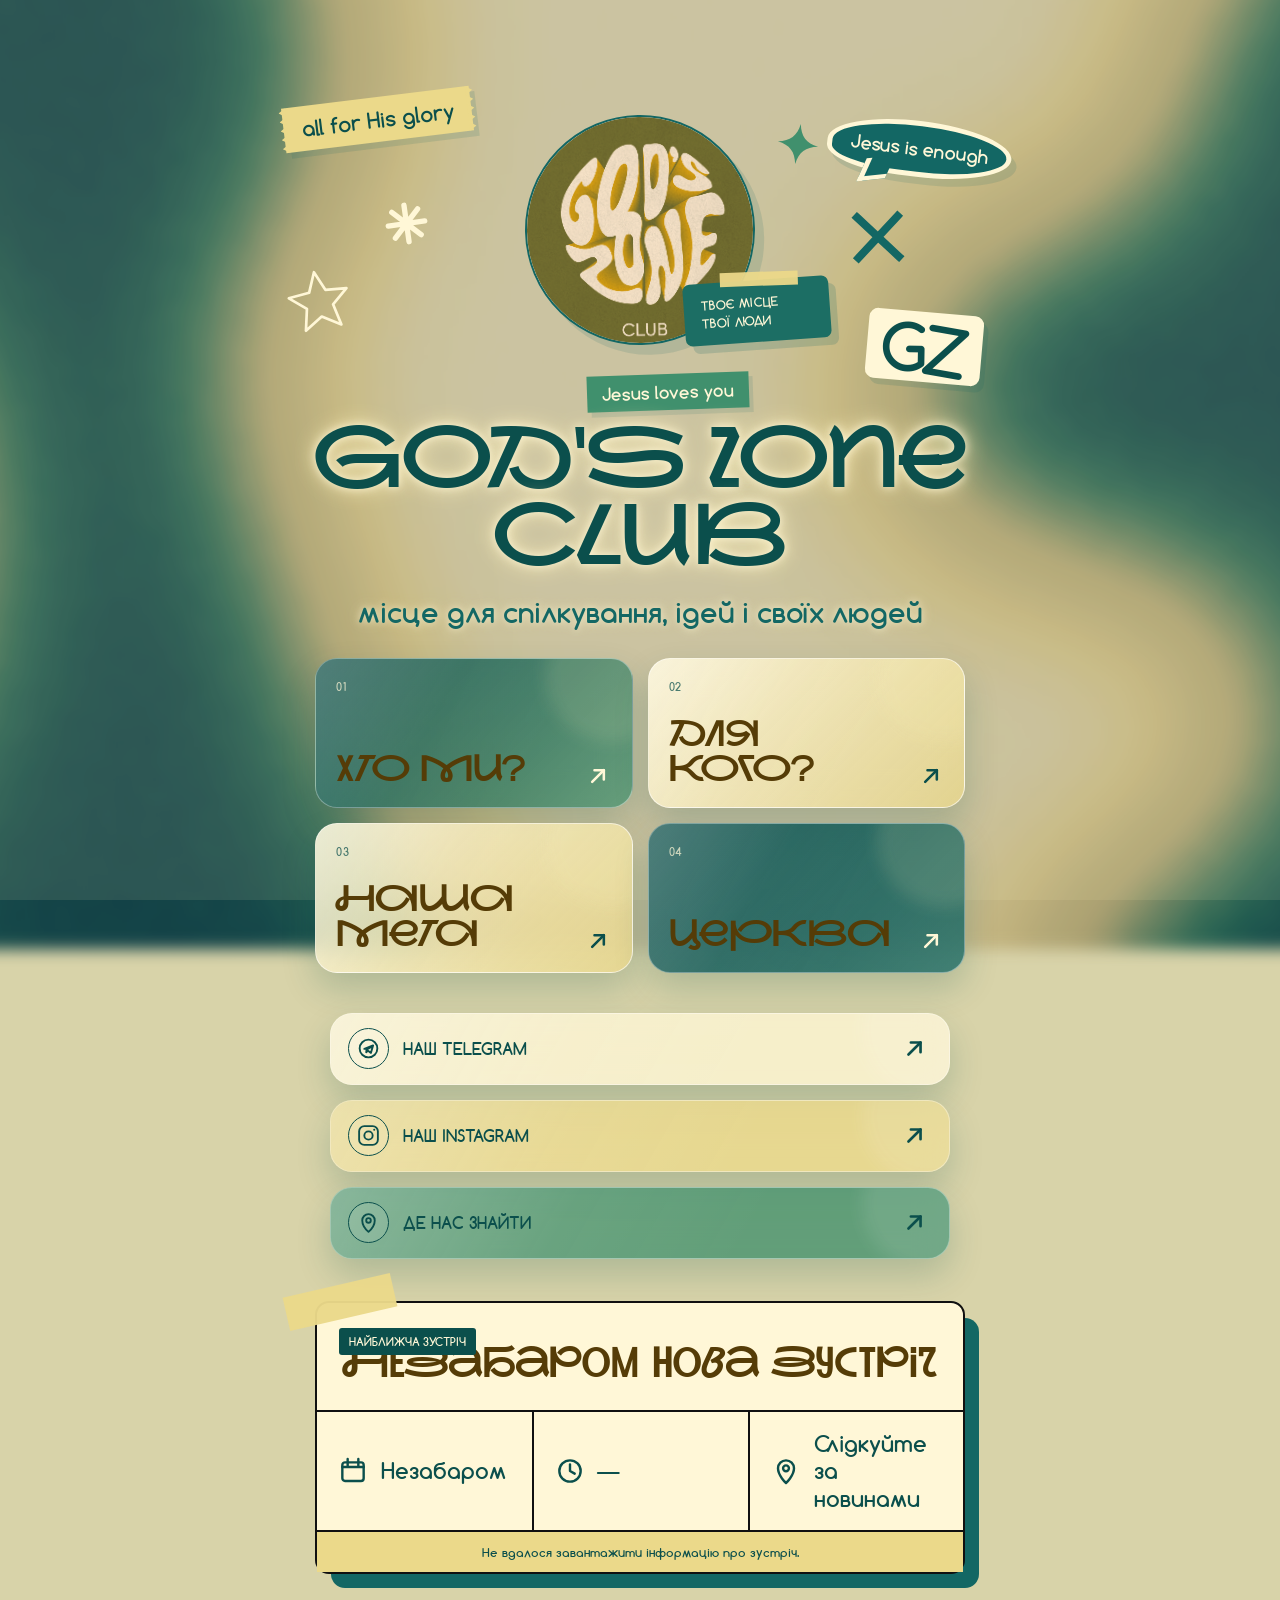
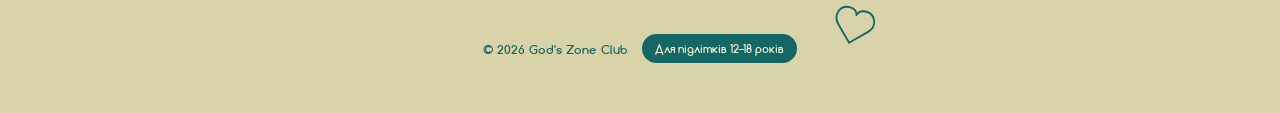
==== index.html @ e5a6b728 "Add files via upload" ====
<!DOCTYPE html>
<html lang="uk">

<head>
    <meta charset="UTF-8">
    <meta http-equiv="X-UA-Compatible" content="IE=edge">
    <meta name="viewport" content="width=device-width, initial-scale=1.0">
    <link rel="stylesheet" href="./style.css?v=20260903-6">
    <link rel="preload" href="./fonts/Comfortaa-Bold.ttf" as="font" type="font/ttf" crossorigin>
    <link rel="preload" href="./fonts/GirloSP2.otf" as="font" type="font/otf" crossorigin>
    <link rel="preload" href="./fonts/NauryzRedKeds.ttf" as="font" type="font/ttf" crossorigin>
    <link rel="icon" type="image/png" href="./img/black.png">
    <title>God's Zone</title>
    <meta name="description" content="God's Zone Club — місце для спілкування, ідей і своїх людей.">
</head>

<body>

    <main class="page">

        <!-- =========================
         HERO
    ========================== -->
        <section class="hero" aria-label="God's Zone Club">

            <div class="hero-sticker be-yourself">
                all for His glory
            </div>

            <div class="doodle black-star" aria-hidden="true">
                <svg viewBox="0 0 64 64">
                    <path d="M32 8v48M8 32h48M15 15l34 34M49 15 15 49"></path>
                </svg>
            </div>
            <div class="doodle outline-star" aria-hidden="true">
                <svg viewBox="0 0 64 64">
                    <path d="m32 6 7.3 17.2L58 25l-14.2 12.1L48 56 32 46 16 56l4.2-18.9L6 25l18.7-1.8Z"></path>
                </svg>
            </div>
            <div class="doodle small-spark" aria-hidden="true">
                <svg viewBox="0 0 64 64">
                    <path
                        d="M32 5c2.8 16.5 10.5 24.2 27 27-16.5 2.8-24.2 10.5-27 27-2.8-16.5-10.5-24.2-27-27C21.5 29.2 29.2 21.5 32 5Z">
                    </path>
                </svg>
            </div>
            <div class="doodle teal-cross" aria-hidden="true">
                <svg viewBox="0 0 64 64">
                    <path d="M14 14l36 36M50 14 14 50"></path>
                </svg>
            </div>

            <div class="logo-wrap">

                <div class="logo-circle">
                    <img src="img/logo1.jpg" alt="God's Zone Club" class="logo-image">
                </div>

                <div class="main-sticker">
                    <span class="main-tape"></span>

                    ТВОЄ МІСЦЕ<br>
                    ТВОЇ ЛЮДИ
                </div>

            </div>

            <div class="hero-bubble">
                Jesus is enough
            </div>

            <div class="gz-sticker" aria-label="GZ">
                <span class="g-letter">G</span><span class="z-letter">Z</span>
            </div>

            <div class="mini-sticker">
                Jesus loves you
            </div>

        </section>


        <!-- =========================
         TITLE
    ========================== -->
        <section class="intro">

            <h1>GOD'S ZONE CLUB</h1>

            <p class="subtitle">
                місце для спілкування, ідей і своїх людей
            </p>

        </section>



        <!-- =========================
         ABOUT CLUB
    ========================== -->
        <section class="about-section" aria-label="Про клуб">

            <div class="about-grid">

                <button class="about-card" type="button" data-title="ХТО МИ?"
                    data-text="God’s Zone Club — християнський підлітковий клуб у місті Wolfsburg.">
                    <span class="about-number">01</span>
                    <span class="about-title">ХТО МИ?</span>
                    <span class="about-arrow" aria-hidden="true">
                        <svg class="about-arrow-svg" viewBox="0 0 24 24" aria-hidden="true">
                            <path d="M7 17 17 7"></path>
                            <path d="M9 7h8v8"></path>
                        </svg>
                    </span>
                </button>

                <button class="about-card" type="button" data-title="ДЛЯ КОГО?"
                    data-text="Для підлітків 12–18 років незалежно від досвіду віри чи відвідування церкви.">
                    <span class="about-number">02</span>
                    <span class="about-title">ДЛЯ КОГО?</span>
                    <span class="about-arrow" aria-hidden="true">
                        <svg class="about-arrow-svg" viewBox="0 0 24 24" aria-hidden="true">
                            <path d="M7 17 17 7"></path>
                            <path d="M9 7h8v8"></path>
                        </svg>
                    </span>
                </button>

                <button class="about-card" type="button" data-title="НАША МЕТА"
                    data-text="Створювати простір, де можна знайти друзів, ставити запитання про Бога, розвиватися та проводити час зі змістом.">
                    <span class="about-number">03</span>
                    <span class="about-title">НАША МЕТА</span>
                    <span class="about-arrow" aria-hidden="true">
                        <svg class="about-arrow-svg" viewBox="0 0 24 24" aria-hidden="true">
                            <path d="M7 17 17 7"></path>
                            <path d="M9 7h8v8"></path>
                        </svg>
                    </span>
                </button>

                <button class="about-card" type="button" data-title="ЦЕРКВА"
                    data-text="Клуб діє при Українській Біблійній Церкві."
                    data-link="https://www.instagram.com/biblechurch.de.ua">
                    <span class="about-number">04</span>
                    <span class="about-title">ЦЕРКВА</span>
                    <span class="about-arrow" aria-hidden="true">
                        <svg class="about-arrow-svg" viewBox="0 0 24 24" aria-hidden="true">
                            <path d="M7 17 17 7"></path>
                            <path d="M9 7h8v8"></path>
                        </svg>
                    </span>
                </button>

            </div>

        </section>


        <!-- =========================
         GLASS POPUP
    ========================== -->
        <div class="info-modal" id="info-modal" aria-hidden="true">

            <div class="info-modal-backdrop"></div>

            <div class="info-glass" role="dialog" aria-modal="true" aria-labelledby="info-title">

                <div class="info-top">
                    <span>GOD'S ZONE CLUB</span>

                    <button class="info-close" id="info-close" type="button" aria-label="Закрити">
                        <svg viewBox="0 0 24 24" aria-hidden="true">
                            <path d="M6 6l12 12M18 6 6 18"></path>
                        </svg>
                    </button>
                </div>

                <div class="info-content">

                    <span class="info-small">ПРО КЛУБ</span>

                    <h2 id="info-title">ХТО МИ?</h2>

                    <p id="info-text"></p>

                    <a class="info-link" id="info-link" href="#" target="_blank" rel="noopener">
                        Instagram церкви
                        <span class="info-link-arrow" aria-hidden="true">
                            <svg viewBox="0 0 24 24">
                                <path d="M7 17 17 7"></path>
                                <path d="M9 7h8v8"></path>
                            </svg>
                        </span>
                    </a>

                </div>

                <div class="info-bottom">WOLFSBURG · 2026</div>

            </div>

        </div>

        <!-- =========================
         LINKS
    ========================== -->
        <nav class="links" aria-label="Посилання клубу">

            <a class="link link-telegram" href="https://t.me/+9A-qVIl5o4Q3YzI6" target="_blank" rel="noopener">
                <span class="link-left">

                    <span class="icon" aria-hidden="true">
                        <svg viewBox="0 0 24 24">
                            <circle cx="12" cy="12" r="8.5"></circle>
                            <path d="M8 12.4 16.4 9l-2.1 7.2-2.8-2-1.7 1.4.3-2.4 4.2-2.5-5.2 1.7z"></path>
                        </svg>
                    </span>

                    <span class="link-text">
                        Наш Telegram
                    </span>

                </span>

                <span class="arrow" aria-hidden="true">
                    <svg class="arrow-svg" viewBox="0 0 24 24" aria-hidden="true">
                        <path d="M7 17 17 7"></path>
                        <path d="M9 7h8v8"></path>
                    </svg>
                </span>
            </a>


            <a class="link link-instagram"
                href="https://www.instagram.com/gods.zone?igsi=MTFnaGg4MmNmNnJ1Nw%3D%3D&utm_source=qr" target="_blank"
                rel="noopener">
                <span class="link-left">

                    <span class="icon" aria-hidden="true">
                        <svg viewBox="0 0 24 24">
                            <rect x="3" y="3" width="18" height="18" rx="5"></rect>
                            <circle cx="12" cy="12" r="4"></circle>
                            <circle cx="17.5" cy="6.5" r="1" fill="currentColor" stroke="none"></circle>
                        </svg>
                    </span>

                    <span class="link-text">
                        Наш Instagram
                    </span>

                </span>

                <span class="arrow" aria-hidden="true">
                    <svg class="arrow-svg" viewBox="0 0 24 24" aria-hidden="true">
                        <path d="M7 17 17 7"></path>
                        <path d="M9 7h8v8"></path>
                    </svg>
                </span>
            </a>


            <a class="link link-map" href="https://maps.app.goo.gl/dXceCtiofG1SeZ3h7" target="_blank" rel="noopener">
                <span class="link-left">

                    <span class="icon" aria-hidden="true">
                        <svg viewBox="0 0 24 24">
                            <path d="M12 21s6-5.4 6-11a6 6 0 1 0-12 0c0 5.6 6 11 6 11z"></path>
                            <circle cx="12" cy="10" r="2.2"></circle>
                        </svg>
                    </span>

                    <span class="link-text">
                        Де нас знайти
                    </span>

                </span>

                <span class="arrow" aria-hidden="true">
                    <svg class="arrow-svg" viewBox="0 0 24 24" aria-hidden="true">
                        <path d="M7 17 17 7"></path>
                        <path d="M9 7h8v8"></path>
                    </svg>
                </span>
            </a>

        </nav>


        <!-- =========================
         NEXT MEETING
    ========================== -->
        <section class="event-section">

            <div class="event-shadow"></div>

            <article class="event-card">

                <span class="event-tape" aria-hidden="true"></span>

                <div class="event-top">

                    <span class="event-label">
                        Найближча зустріч
                    </span>

                    <h2 id="event-title">
                        Завантаження...
                    </h2>

                </div>


                <div class="event-info">

                    <div class="event-item">

                        <span class="event-icon" aria-hidden="true">
                            <svg viewBox="0 0 24 24">
                                <rect x="4" y="5.5" width="16" height="14" rx="2"></rect>
                                <path d="M8 3v5M16 3v5M4 9h16"></path>
                            </svg>
                        </span>

                        <span id="event-date">
                            Завантаження...
                        </span>

                    </div>


                    <div class="event-item">

                        <span class="event-icon" aria-hidden="true">
                            <svg viewBox="0 0 24 24">
                                <circle cx="12" cy="12" r="8"></circle>
                                <path d="M12 7v5l3.5 2"></path>
                            </svg>
                        </span>

                        <span id="event-time">
                            Завантаження...
                        </span>

                    </div>


                    <div class="event-item">

                        <span class="event-icon" aria-hidden="true">
                            <svg viewBox="0 0 24 24">
                                <path d="M12 21s6-5.4 6-11a6 6 0 1 0-12 0c0 5.6 6 11 6 11z"></path>
                                <circle cx="12" cy="10" r="2.2"></circle>
                            </svg>
                        </span>

                        <span id="event-place">
                            Завантаження...
                        </span>

                    </div>

                </div>


                <p id="event-error" class="event-error">
                    Не вдалося завантажити інформацію про зустріч.
                </p>

            </article>

        </section>


        <!-- =========================
         FOOTER
    ========================== -->
        <footer class="footer">

            <span class="footer-heart" aria-hidden="true">
                <svg viewBox="0 0 64 64">
                    <path d="M32 55 11 34C1 24 7 8 20 8c7 0 11 4 12 8 1-4 5-8 12-8 13 0 19 16 9 26Z"></path>
                </svg>
            </span>

            <p>
                © 2026 God's Zone Club
            </p>

            <span class="age-pill">
                Для підлітків 12–18 років
            </span>

        </footer>

    </main>


    <!-- =========================
       GOOGLE SHEETS
  ========================== -->
    <script>

        const SHEET_ID =
            "1_2Z8ZDNhuDvW8p4ao9zHuuW5hEpmWu1xmwM0oSll3jE";

        const GOOGLE_SHEET_URL =
            `https://docs.google.com/spreadsheets/d/${SHEET_ID}/gviz/tq?tqx=out:csv&gid=0`;

        const GOOGLE_SHEET_FALLBACK_URL =
            `https://docs.google.com/spreadsheets/d/${SHEET_ID}/export?format=csv&gid=0`;


        function parseCSV(text) {

            const rows = [];

            let row = [];
            let cell = "";
            let insideQuotes = false;

            for (let i = 0; i < text.length; i++) {

                const char = text[i];
                const next = text[i + 1];

                if (
                    char === '"' &&
                    insideQuotes &&
                    next === '"'
                ) {
                    cell += '"';
                    i++;
                    continue;
                }

                if (char === '"') {
                    insideQuotes = !insideQuotes;
                    continue;
                }

                if (
                    char === "," &&
                    !insideQuotes
                ) {
                    row.push(cell);
                    cell = "";
                    continue;
                }

                if (
                    (char === "\n" || char === "\r") &&
                    !insideQuotes
                ) {

                    if (
                        char === "\r" &&
                        next === "\n"
                    ) {
                        i++;
                    }

                    row.push(cell);
                    cell = "";

                    if (
                        row.some(
                            value =>
                                value.trim() !== ""
                        )
                    ) {
                        rows.push(row);
                    }

                    row = [];
                    continue;
                }

                cell += char;
            }


            if (
                cell.length > 0 ||
                row.length > 0
            ) {
                row.push(cell);
                rows.push(row);
            }

            return rows;
        }


        async function downloadSheet(url) {

            const separator =
                url.includes("?")
                    ? "&"
                    : "?";

            const response =
                await fetch(
                    url + separator + "_=" + Date.now(),
                    {
                        cache: "no-store"
                    }
                );

            if (!response.ok) {
                throw new Error(
                    `Google Sheets: ${response.status}`
                );
            }

            return await response.text();
        }


        async function loadMeeting() {

            const title =
                document.getElementById("event-title");

            const date =
                document.getElementById("event-date");

            const time =
                document.getElementById("event-time");

            const place =
                document.getElementById("event-place");

            const errorBox =
                document.getElementById("event-error");


            try {

                let csv;

                try {

                    csv =
                        await downloadSheet(
                            GOOGLE_SHEET_URL
                        );

                } catch (firstError) {

                    console.warn(
                        "Перший спосіб не спрацював:",
                        firstError
                    );

                    csv =
                        await downloadSheet(
                            GOOGLE_SHEET_FALLBACK_URL
                        );

                }


                const rows =
                    parseCSV(csv);


                if (rows.length < 2) {
                    throw new Error(
                        "У таблиці немає другого рядка"
                    );
                }


                const headers =
                    rows[0].map(
                        value =>
                            value
                                .replace(/^\uFEFF/, "")
                                .trim()
                                .toLowerCase()
                    );


                const values =
                    rows
                        .slice(1)
                        .find(
                            row =>
                                row.some(
                                    value =>
                                        value.trim() !== ""
                                )
                        );


                if (!values) {
                    throw new Error(
                        "У таблиці немає зустрічі"
                    );
                }


                const meeting = {};


                headers.forEach(
                    (header, index) => {
                        meeting[header] =
                            (values[index] || "")
                                .trim();
                    }
                );


                title.textContent =
                    meeting.title ||
                    "Незабаром нова зустріч";

                date.textContent =
                    meeting.date ||
                    "Дата уточнюється";

                time.textContent =
                    meeting.time ||
                    "Час уточнюється";

                place.textContent =
                    meeting.place ||
                    "Місце уточнюється";

                errorBox.style.display =
                    "none";


            } catch (error) {

                console.error(
                    "Не вдалося отримати Google Таблицю:",
                    error
                );

                title.textContent =
                    "Незабаром нова зустріч";

                date.textContent =
                    "Незабаром";

                time.textContent =
                    "—";

                place.textContent =
                    "Слідкуйте за новинами";

                errorBox.style.display =
                    "block";
            }

        }


        loadMeeting();

        /* =========================
           ABOUT MODAL
        ========================== */

        const infoModal = document.getElementById("info-modal");
        const infoTitle = document.getElementById("info-title");
        const infoText = document.getElementById("info-text");
        const infoLink = document.getElementById("info-link");
        const infoClose = document.getElementById("info-close");
        const infoBackdrop = document.querySelector(".info-modal-backdrop");
        const aboutCards = document.querySelectorAll(".about-card");

        function openInfoModal(card) {
            infoTitle.textContent = card.dataset.title || "";
            infoText.textContent = card.dataset.text || "";

            const link = card.dataset.link || "";

            if (link) {
                infoLink.href = link;
                infoLink.style.display = "inline-flex";
            } else {
                infoLink.style.display = "none";
            }

            infoModal.classList.add("is-open");
            infoModal.setAttribute("aria-hidden", "false");
            document.body.classList.add("modal-open");
        }

        function closeInfoModal() {
            infoModal.classList.remove("is-open");
            infoModal.setAttribute("aria-hidden", "true");
            document.body.classList.remove("modal-open");
        }

        aboutCards.forEach(card => {
            card.addEventListener("click", () => openInfoModal(card));
        });

        infoClose.addEventListener("click", closeInfoModal);
        infoBackdrop.addEventListener("click", closeInfoModal);

        document.addEventListener("keydown", event => {
            if (event.key === "Escape" && infoModal.classList.contains("is-open")) {
                closeInfoModal();
            }
        });


    </script>

</body>

</html>
---- style.css ----
/* =========================================================
   GOD'S ZONE CLUB
   Palette sampled from IMG_4428:
   teal   #136764
   cream  #FFF1B8
   ochre  #EBD98A
   green  #40906D
========================================================= */


/* =========================
   LOCAL FONTS

   Put your three font files into /fonts
   and rename them exactly to:
   Comfortaa-Bold.ttf
   GirloSP.otf
   NauryzRedKeds-Bold.ttf
========================= */

@font-face {
    font-family: "Comfortaa Local";
    src: url("./fonts/Comfortaa-Bold.ttf") format("truetype");
    font-weight: 700;
    font-style: normal;
    font-display: swap;
}

@font-face {
    font-family: "Girlo";
    src: url("./fonts/GirloSP2.otf") format("opentype");
    font-weight: 400;
    font-style: normal;
    font-display: swap;
}

@font-face {
    font-family: "Nauryz";
    src: url("./fonts/NauryzRedKeds.ttf") format("truetype");
    font-weight: 700;
    font-style: normal;
    font-display: swap;
}


/* =========================
   COLORS
========================= */

:root {
    --bg: #FFF1B8;
    --cream: #FFF1B8;
    --cream-light: #FFF7D7;

    --teal: #136764;
    --teal-dark: #0B4F4C;

    --green: #40906D;
    --ochre: #EBD98A;

    --black: #101010;
    --white: #FFFFFF;

    --border: 2px solid var(--black);
    --shadow: 7px 8px 0 var(--black);
}


/* =========================
   RESET
========================= */

* {
    box-sizing: border-box;
}

html {
    scroll-behavior: smooth;
}

body {
    margin: 0;

    background: #d8d3a9;

    color: var(--black);

    font-family:
        "Comfortaa Local",
        Arial,
        sans-serif;

    overflow-x: hidden;
    min-height: 100vh;

    position: relative;
}


/* ОСНОВНОЙ ФОН */

body::before {
    content: "";

    position: fixed;

    /* чуть выносим за экран,
       чтобы blur не создавал края */
    inset: -30px;

    background-image:
        url("./img/IMG_4428.JPG");

    background-size: cover;
    background-position: center;
    background-repeat: no-repeat;

    /* главное изменение */
    filter:
        blur(7px) brightness(0.78) saturate(0.80);

    opacity: 1.22;

    transform: scale(1.04);

    z-index: -2;
    pointer-events: none;
}


/* МЯГКИЙ СЛОЙ ПОВЕРХ ФОТО */

body::after {
    content: "";

    position: fixed;
    inset: 0;

    background:
        rgba(255, 241, 184, 0.10);

    z-index: -1;
    pointer-events: none;
}

a {
    color: inherit;
    text-decoration: none;
}

button,
input,
textarea {
    font: inherit;
}

svg {
    display: block;
}


/* =========================
   PAGE
========================= */

.page {
    width: min(100% - 32px, 760px);
    margin: 0 auto;
    padding:
        35px 0 45px;
}


/* =========================================================
   HERO
========================================================= */

.hero {
    position: relative;

    width: 100%;
    height: 390px;

    display: flex;
    align-items: center;
    justify-content: center;

    margin-bottom: 4px;
}


/* =========================
   LOGO
========================= */

.logo-wrap {
    position: relative;

    width: 280px;
    height: 280px;

    display: flex;
    align-items: center;
    justify-content: center;

    z-index: 5;
}

/* =========================
   LOGO CIRCLE
========================= */

.logo-circle {
    width: 230px;
    height: 230px;

    border-radius: 50%;

    overflow: hidden;

    background: #ffffff;

    border: 2px solid #136764;

    display: flex;
    align-items: center;
    justify-content: center;

    box-shadow:
        9px 10px 0 rgba(19, 103, 100, 0.13);

    transform: rotate(-1deg);
}


/* КАРТИНКА ВНУТРИ КРУГА */

.logo-image {
    width: 100%;
    height: 100%;

    object-fit: cover;

    transform: scale(2.00);

    object-position: center 46%;
}

/* =========================
   MAIN BLACK STICKER
========================= */

.main-sticker {
    position: absolute;

    right: -50px;
    bottom: 28px;

    min-width: 146px;

    padding:
        13px 17px;

    background: #1c6e64;
    color: var(--cream-light);

    border-radius: 7px;

    font-family: "Comfortaa Local", sans-serif;

    font-size: 12px;
    font-weight: 700;
    line-height: 1.5;

    letter-spacing: .01em;

    transform: rotate(-4deg);

    box-shadow:
        7px 8px 0 rgba(19, 103, 100, .18);

    z-index: 10;
}

.main-tape {
    position: absolute;

    width: 78px;
    height: 14px;

    left: 38px;
    top: -8px;

    background: var(--ochre);

    opacity: .95;

    transform: rotate(2deg);
}


/* =========================
   GENERAL DOODLES
========================= */

.doodle {
    position: absolute;

    pointer-events: none;
    user-select: none;

    z-index: 2;
}


/* =========================
   BE YOURSELF
========================= */

.be-yourself {
    position: absolute;

    left: 3%;
    top: 62px;

    padding:
        9px 18px;

    background: var(--ochre);
    color: var(--teal-dark);

    font-family: "Girlo", cursive;

    font-size: 21px;

    transform: rotate(-7deg);

    box-shadow:
        5px 6px 0 rgba(19, 103, 100, .13);

    z-index: 3;
}

.be-yourself::before,
.be-yourself::after {
    content: "";

    position: absolute;
    top: 0;

    width: 10px;
    height: 100%;

    background: inherit;
}

.be-yourself::before {
    left: -6px;

    clip-path:
        polygon(100% 0,
            30% 10%,
            100% 20%,
            30% 30%,
            100% 40%,
            30% 50%,
            100% 60%,
            30% 70%,
            100% 80%,
            30% 90%,
            100% 100%);
}

.be-yourself::after {
    right: -6px;

    clip-path:
        polygon(0 0,
            70% 10%,
            0 20%,
            70% 30%,
            0 40%,
            70% 50%,
            0 60%,
            70% 70%,
            0 80%,
            70% 90%,
            0 100%);
}


/* =========================
   HERO DECOR
========================= */

.black-star {
    left: 16%;
    top: 164px;

    color:
        var(--cream-light);

    font-family:
        Arial,
        sans-serif;

    font-size: 49px;

    transform: rotate(-8deg);
}

.outline-star {
    left: 3%;
    top: 230px;

    color:
        var(--cream-light);

    font-family:
        Arial,
        sans-serif;

    font-size: 72px;

    font-weight: 700;

    transform: rotate(-10deg);
}

.small-spark {
    right: 26%;
    top: 85px;

    color: var(--green);

    font-family:
        Arial,
        sans-serif;

    font-size: 48px;

    transform: rotate(8deg);
}


.teal-cross {
    right: 14%;
    top: 166px;

    color: var(--teal);

    font-family:
        Arial,
        sans-serif;

    font-size: 72px;

    font-weight: 900;

    transform: rotate(-2deg);
}


/* =========================
   SPEECH BUBBLE
========================= */

.hero-bubble {
    position: absolute;

    right: 1%;
    top: 86px;

    padding:
        11px 18px;

    background: var(--teal);
    color: var(--cream-light);

    border:
        5px solid var(--cream-light);

    border-radius:
        50% 50% 50% 40%;

    font-family: "Comfortaa Local", cursive;

    font-size: 18px;

    transform: rotate(7deg);

    box-shadow:
        6px 7px 0 rgba(19, 103, 100, .13);

    z-index: 3;
}

.hero-bubble::after {
    content: "";

    position: absolute;

    left: 34px;
    bottom: -14px;

    width: 20px;
    height: 20px;

    background: var(--teal);

    border-left:
        5px solid var(--cream-light);

    border-bottom:
        5px solid var(--cream-light);

    transform:
        skewX(-30deg) rotate(-15deg);
}


/* =========================
   GZ STICKER
========================= */

.gz-sticker {
    position: absolute;

    right: 5%;
    bottom: 43px;

    padding:
        7px 13px 5px;

    background: var(--cream-light);

    border-radius: 9px;

    box-shadow:
        5px 6px 0 rgba(19, 103, 100, .14);

    transform: rotate(5deg);

    white-space: nowrap;

    z-index: 4;
}

.gz-sticker span {
    display: inline-block;

    color: var(--teal-dark);

    font-family: "Comfortaa Local", sans-serif;

    font-size: 64px;
    font-weight: 700;

    line-height: .9;
}

.gz-sticker .g-letter {
    transform:
        rotate(-4deg) translateY(1px);
}

.gz-sticker .z-letter {
    margin-left: -3px;

    transform:
        rotate(5deg) translateY(3px);
}


/* =========================
   MINI STICKER
========================= */

.mini-sticker {
    position: absolute;

    left: 43%;
    bottom: 15px;

    padding:
        7px 15px;

    background: var(--green);
    color: var(--cream-light);

    font-family: "Comfortaa Local", cursive;

    font-size: 17px;

    white-space: nowrap;

    transform: rotate(-2deg);

    box-shadow:
        4px 5px 0 rgba(19, 103, 100, .12);

    z-index: 4;
}


/* =========================================================
   INTRO
========================================================= */

.intro {
    position: relative;
    z-index: 10;

    text-align: center;

    margin-top: -2px;
}

.intro h1 {
    margin: 0 auto;

    color: var(--teal-dark);

    font-family:
        "Nauryz",
        Impact,
        sans-serif;

    font-size:
        clamp(50px, 9vw, 84px);

    font-weight: 700;
    line-height: .92;

    letter-spacing: .005em;

    /* МЯГКОЕ СВЕЧЕНИЕ */
    text-shadow:
        0 0 10px rgba(255, 247, 215, 0.95),
        0 0 22px rgba(255, 241, 184, 0.95);
}

.subtitle {
    margin:
        14px auto 30px;

    color: var(--teal);

    font-family:
        "Comfortaa Local",
        cursive;

    font-size:
        clamp(20px, 4vw, 28px);

    line-height: 1.15;

    /* МЯГКОЕ СВЕЧЕНИЕ */
    text-shadow:
        0 0 7px rgba(255, 247, 215, 0.75),
        0 0 16px rgba(255, 241, 184, 0.45);
}


/* =========================================================
   LINKS — GLASS STYLE
   СОХРАНЯЕМ ИСХОДНЫЕ ЦВЕТА
========================================================= */

.links {
    display: grid;
    gap: 15px;
    width: min(100%, 620px);
    margin: 0 auto 42px;
}

.link {
    position: relative;
    min-height: 72px;
    display: flex;
    align-items: center;
    justify-content: space-between;
    gap: 15px;
    padding: 13px 17px;
    overflow: hidden;

    border: 1px solid rgba(255, 255, 255, .42);
    border-radius: 22px;

    color: var(--black);

    backdrop-filter: blur(16px) saturate(115%);
    -webkit-backdrop-filter: blur(16px) saturate(115%);

    box-shadow: 0 16px 34px rgba(11, 79, 76, .20);

    transition:
        transform .22s ease,
        box-shadow .22s ease,
        border-color .22s ease;
}

.link::before {
    content: "";
    position: absolute;
    inset: 0;

    background:
        linear-gradient(120deg,
            rgba(255, 255, 255, .26),
            rgba(255, 255, 255, .05) 38%,
            transparent 68%);

    pointer-events: none;
    z-index: 1;
}

.link::after {
    content: "";
    position: absolute;

    width: 135px;
    height: 135px;

    right: -48px;
    top: -52px;

    border-radius: 50%;

    background: rgba(255, 255, 255, .10);
    filter: blur(8px);

    pointer-events: none;
    z-index: 1;
}

/* Telegram — фон без изменений, текст/иконки темнее */
.link-telegram {
    background: rgba(255, 247, 215, .76);
    color: var(--teal-dark);
}

/* Instagram — фон без изменений, текст/иконки темнее */
.link-instagram {
    background: rgba(235, 217, 138, .76);
    color: var(--teal-dark);
}

/* Location — фон без изменений, текст/иконки темнее */
.link-map {
    background: rgba(64, 144, 109, .78);
    color: var(--teal-dark);
}

.link:hover {
    transform: translateY(-4px);
    border-color: rgba(255, 255, 255, .68);
    box-shadow: 0 20px 42px rgba(11, 79, 76, .27);
}

.link:active {
    transform: translateY(-1px) scale(.99);
}

.link-left {
    position: relative;
    z-index: 2;

    display: flex;
    align-items: center;

    gap: 14px;
    min-width: 0;
}

.icon {
    width: 41px;
    height: 41px;

    flex: 0 0 41px;

    display: grid;
    place-items: center;

    border: 1px solid currentColor;
    border-radius: 50%;

    background: rgba(255, 255, 255, .08);
}

.icon svg {
    width: 25px;
    height: 25px;

    fill: none;

    stroke: currentColor;
    stroke-width: 1.8;
    stroke-linecap: round;
    stroke-linejoin: round;
}

.link-text {
    position: relative;
    z-index: 2;

    font-family: "Comfortaa Local", sans-serif;
    font-size: 16px;
    font-weight: 700;

    text-transform: uppercase;
    line-height: 1.15;
}

.arrow {
    position: relative;
    z-index: 2;

    flex: 0 0 auto;

    font-family: Arial, sans-serif;
    font-size: 35px;
    font-weight: 700;

    line-height: 1;

    transition: transform .22s ease;
}

.link:hover .arrow {
    transform: translate(2px, -2px);
}


/* =========================================================
   EVENT CARD
========================================================= */

.event-section {
    position: relative;

    width:
        min(100%,
            650px);

    margin:
        0 auto 50px;
}

.event-shadow {
    position: absolute;

    left: 16px;
    right: -14px;

    top: 17px;
    bottom: -14px;

    background:
        var(--teal);

    border-radius: 14px;

    z-index: 0;
}

.event-card {
    position: relative;

    overflow: visible;

    background:
        var(--cream-light);

    border: var(--border);
    border-radius: 14px;

    z-index: 1;
}

.event-tape {
    position: absolute;

    width: 110px;
    height: 34px;

    left: -32px;
    top: -18px;

    background:
        var(--ochre);

    opacity: .96;

    transform: rotate(-13deg);

    z-index: 3;
}

.event-top {
    padding:
        25px 25px 23px;

    text-align: center;

    border-bottom:
        2px solid var(--black);
}

.event-label {
    position: absolute;

    left: 22px;
    top: 25px;

    padding:
        6px 10px;

    background:
        var(--teal-dark);

    color:
        var(--cream-light);

    border-radius: 3px;

    font-family: "Comfortaa Local", sans-serif;

    font-size: 11px;
    font-weight: 700;

    text-transform: uppercase;
}

.event-top h2 {
    margin:
        17px 0 0;

    color: #553c07;

    font-family: "Comfortaa Local", sans-serif;

    font-size:
        clamp(29px,
            5vw,
            42px);

    font-weight: 700;

    line-height: 1;
}

.event-info {
    display: grid;
    grid-template-columns:
        repeat(3,
            1fr);
}

.event-item {
    min-height: 89px;

    display: flex;
    align-items: center;

    gap: 12px;

    padding:
        18px 20px;

    color:
        var(--teal-dark);

    font-size: 22px;
    font-weight: 700;

    line-height: 1.25;
}

.event-item+.event-item {
    border-left:
        2px solid var(--black);
}

.event-icon {
    width: 32px;
    height: 32px;

    flex:
        0 0 32px;
}

.event-icon svg {
    width: 100%;
    height: 100%;

    fill: none;

    stroke:
        currentColor;

    stroke-width: 1.8;
    stroke-linecap: round;
    stroke-linejoin: round;
}

.event-error {
    display: none;

    margin:
        0;

    padding:
        12px 20px;

    border-top:
        2px solid var(--black);

    background:
        var(--ochre);

    color:
        var(--teal-dark);

    font-size: 12px;
    font-weight: 700;

    text-align: center;
}


/* =========================================================
   FOOTER
========================================================= */

.footer {
    position: relative;

    display: flex;
    align-items: center;
    justify-content: center;

    gap: 14px;

    flex-wrap: wrap;

    padding:
        10px 0 5px;

    color:
        var(--teal-dark);

    text-align: center;

    font-size: 12px;
}

.footer p {
    margin: 0;
    color:
        var(--teal);
}

.footer-heart {
    position: absolute;

    left: 75%;
    top: -21px;

    color:
        var(--teal);

    font-family: "Girlo", cursive;

    font-size: 47px;

    transform: rotate(15deg);
}

.age-pill {
    display: inline-block;

    padding:
        7px 13px;

    background:
        var(--teal);

    color:
        var(--cream-light);

    border-radius: 999px;

    font-size: 11px;
    font-weight: 700;
}


/* =========================================================
   MOBILE
========================================================= */

@media (max-width: 620px) {

    .page {
        width:
            min(100% - 24px,
                520px);

        padding-top: 20px;
    }


    /* HERO */

    .hero {
        height: 325px;
    }

    .logo-wrap {
        width: 220px;
        height: 220px;
    }

    .logo-circle {
        width: 185px;
        height: 185px;
    }

    .main-sticker {
        right: -16px;
        bottom: 16px;

        min-width: 118px;

        padding:
            9px 12px;

        font-size: 9px;
    }

    .main-tape {
        width: 60px;
        height: 10px;

        left: 29px;
        top: -6px;
    }

    .be-yourself {
        left: 0;
        top: 42px;

        padding:
            6px 10px;

        font-size: 14px;
    }

    .black-star {
        left: 5%;
        top: 133px;

        font-size: 36px;
    }

    .outline-star {
        left: 0;
        top: 205px;

        font-size: 51px;
    }

    .small-spark {
        right: 17%;
        top: 78px;

        font-size: 34px;
    }

    .teal-cross {
        right: 1%;
        top: 151px;

        font-size: 51px;
    }

    .hero-bubble {
        right: -2px;
        top: 77px;

        padding:
            7px 11px;

        border-width: 3px;

        font-size: 12px;
    }

    .hero-bubble::after {
        left: 24px;
        bottom: -10px;

        width: 15px;
        height: 15px;

        border-left-width: 3px;
        border-bottom-width: 3px;
    }

    .gz-sticker {
        right: 0;
        bottom: 36px;

        padding:
            5px 9px 4px;
    }

    .gz-sticker span {
        font-size: 42px;
    }

    .mini-sticker {
        left: 40%;
        bottom: 1px;

        padding:
            5px 9px;

        font-size: 12px;
    }


    /* INTRO */

    .subtitle {
        margin-bottom: 24px;
    }

    /* LINKS */

    .links {
        gap: 13px;
        margin-bottom: 37px;
    }

    .link {
        min-height: 64px;
        padding: 11px 14px;
        border-radius: 18px;

        box-shadow:
            0 12px 28px rgba(11, 79, 76, .18);
    }

    .icon {
        width: 36px;
        height: 36px;
        flex-basis: 36px;
    }

    .icon svg {
        width: 22px;
        height: 22px;
    }

    .link-text {
        font-size: 13px;
    }

    .arrow {
        font-size: 30px;
    }




    /* EVENT */

    .event-shadow {
        left: 10px;
        right: -8px;
        bottom: -10px;
    }

    .event-tape {
        width: 86px;
        height: 28px;

        left: -22px;
        top: -15px;
    }

    .event-top {
        padding:
            45px 16px 20px;
    }

    .event-label {
        left: 15px;
        top: 18px;

        font-size: 9px;
    }

    .event-top h2 {
        margin-top: 0;
    }

    .event-info {
        grid-template-columns: 1fr;
    }

    .event-item {
        min-height: 66px;

        padding:
            14px 17px;
    }

    .event-item+.event-item {
        border-left: 0;

        border-top:
            2px solid var(--black);
    }


    /* FOOTER */

    .footer {
        gap: 10px;
    }

    .footer-heart {
        display: none;
    }

}


/* =========================
   VERY SMALL PHONES
========================= */

@media (max-width: 390px) {

    .hero {
        transform:
            scale(.94);

        transform-origin:
            top center;

        margin-bottom: -14px;
    }

    .link-text {
        font-size: 12px;
    }

    .mini-sticker {
        left: 38%;
    }

}


/* =========================================================
   ABOUT CLUB CARDS
========================================================= */

.about-section {
    width: min(100%, 650px);
    margin: 0 auto 40px;
}

.about-grid {
    display: grid;
    grid-template-columns: repeat(2, 1fr);
    gap: 15px;
}

.about-card {
    position: relative;
    min-height: 150px;
    padding: 20px 20px 18px;
    display: flex;
    flex-direction: column;
    align-items: flex-start;
    justify-content: space-between;
    overflow: hidden;
    border: 1px solid rgba(255, 255, 255, .42);
    border-radius: 22px;
    color: var(--cream-light);
    background: linear-gradient(135deg, rgba(11, 79, 76, .90), rgba(64, 144, 109, .72));
    box-shadow: 0 16px 34px rgba(11, 79, 76, .20);
    backdrop-filter: blur(16px);
    -webkit-backdrop-filter: blur(16px);
    cursor: pointer;
    text-align: left;
    transition: transform .22s ease, box-shadow .22s ease, border-color .22s ease;
}

.about-card::before {
    content: "";
    position: absolute;
    inset: 0;
    background: linear-gradient(120deg, rgba(255, 255, 255, .24), rgba(255, 255, 255, .04) 38%, transparent 68%);
    pointer-events: none;
}

.about-card::after {
    content: "";
    position: absolute;
    width: 135px;
    height: 135px;
    right: -48px;
    top: -52px;
    border-radius: 50%;
    background: rgba(255, 241, 184, .12);
    filter: blur(8px);
    pointer-events: none;
}

.about-card:hover {
    transform: translateY(-4px);
    box-shadow: 0 20px 42px rgba(11, 79, 76, .27);
    border-color: rgba(255, 255, 255, .68);
}

.about-card:active {
    transform: translateY(-1px) scale(.99);
}

.about-number {
    position: relative;
    z-index: 2;
    font-family: "Comfortaa Local", sans-serif;
    font-size: 11px;
    font-weight: 700;
    letter-spacing: .08em;
    opacity: .72;
}

.about-title {
    color: #553c07;
    position: relative;
    z-index: 2;
    max-width: 82%;
    font-family: "Comfortaa Local", sans-serif;
    font-size: clamp(27px, 5vw, 36px);
    font-weight: 700;
    line-height: .95;
}

.about-arrow {
    position: absolute;
    right: 18px;
    bottom: 15px;
    z-index: 2;
    font-family: Arial, sans-serif;
    font-size: 30px;
    font-weight: 700;
    line-height: 1;
}

.about-card:nth-child(2) {
    color: var(--teal-dark);

    background:
        linear-gradient(135deg,
            rgba(255, 247, 215, .86),
            rgba(235, 217, 138, .72));

    border-color:
        rgba(255, 255, 255, .62);
}

.about-card:nth-child(3) {
    color: var(--teal-dark);
    background: linear-gradient(135deg, rgba(255, 247, 215, .86), rgba(235, 217, 138, .72));
    border-color: rgba(255, 255, 255, .62);
}

.about-card:nth-child(4) {
    background: linear-gradient(135deg, rgba(11, 79, 76, .94), rgba(19, 103, 100, .76));
}

/* =========================================================
   GLASS POPUP
========================================================= */

body.modal-open {
    overflow: hidden;
}

.info-modal {
    position: fixed;
    inset: 0;
    z-index: 9999;
    display: flex;
    align-items: center;
    justify-content: center;
    padding: 24px;
    opacity: 0;
    visibility: hidden;
    pointer-events: none;
    transition: opacity .24s ease, visibility .24s ease;
}

.info-modal.is-open {
    opacity: 1;
    visibility: visible;
    pointer-events: auto;
}

.info-modal-backdrop {
    position: absolute;
    inset: 0;
    background: rgba(5, 29, 27, .48);
    backdrop-filter: blur(10px);
    -webkit-backdrop-filter: blur(10px);
}

.info-glass {
    position: relative;
    width: min(100%, 560px);
    min-height: 430px;
    display: flex;
    flex-direction: column;
    padding: 24px 26px;
    border: 1px solid rgba(255, 255, 255, .36);
    border-radius: 30px;
    background: linear-gradient(135deg, rgba(255, 255, 255, .23), rgba(255, 255, 255, .08));
    box-shadow: 0 28px 80px rgba(0, 0, 0, .28);
    backdrop-filter: blur(28px) saturate(125%);
    -webkit-backdrop-filter: blur(28px) saturate(125%);
    overflow: hidden;
    color: var(--cream-light);
    transform: translateY(16px) scale(.97);
    transition: transform .24s ease;
}

.info-modal.is-open .info-glass {
    transform: translateY(0) scale(1);
}

.info-glass::before {
    content: "";
    position: absolute;
    inset: 0;
    background: linear-gradient(125deg, rgba(255, 255, 255, .24), transparent 42%);
    pointer-events: none;
}

.info-glass::after {
    content: "";
    position: absolute;
    width: 260px;
    height: 260px;
    right: -90px;
    bottom: -100px;
    border-radius: 50%;
    background: rgba(235, 217, 138, .13);
    filter: blur(12px);
    pointer-events: none;
}

.info-top,
.info-content,
.info-bottom {
    position: relative;
    z-index: 2;
}

.info-top {
    display: flex;
    align-items: center;
    justify-content: space-between;
    gap: 20px;
    font-size: 11px;
    font-weight: 700;
    letter-spacing: .08em;
    color: #553c07;
}

.info-close {
    width: 40px;
    height: 40px;
    display: grid;
    place-items: center;
    flex: 0 0 auto;
    border: 1px solid rgba(255, 255, 255, .40);
    border-radius: 50%;
    background: rgba(255, 255, 255, .08);
    color: var(--cream-light);
    font-family: Arial, sans-serif;
    font-size: 27px;
    font-weight: 300;
    line-height: 1;
    cursor: pointer;
    transition: background .18s ease, transform .18s ease;
}

.info-close:hover {
    background: rgba(255, 255, 255, .16);
    transform: rotate(4deg);
}

.info-content {
    flex: 1;
    display: flex;
    flex-direction: column;
    justify-content: center;
    padding: 44px 6px 36px;
}

.info-small {
    margin-bottom: 10px;
    font-size: 11px;
    font-weight: 700;
    letter-spacing: .10em;
    opacity: .72;
}

.info-content h2 {
    margin: 0 0 18px;
    font-family: "Nauryz", sans-serif;
    font-size: clamp(52px, 10vw, 78px);
    font-weight: 700;
    line-height: .88;
    color: #553c07;
}

.info-content p {
    max-width: 440px;
    margin: 0;
    font-family: "Comfortaa Local", sans-serif;
    font-size: clamp(16px, 3.2vw, 20px);
    font-weight: 700;
    line-height: 1.55;
}

.info-link {
    width: fit-content;
    margin-top: 28px;
    padding: 10px 14px;
    display: none;
    align-items: center;
    gap: 9px;
    border: 1px solid rgba(255, 255, 255, .42);
    border-radius: 999px;
    background: rgba(255, 255, 255, .09);
    color: var(--cream-light);
    font-size: 12px;
    font-weight: 700;
    transition: background .18s ease, transform .18s ease;
}

.info-link:hover {
    background: rgba(255, 255, 255, .17);
    transform: translateY(-2px);
}

.info-bottom {
    margin-top: auto;
    font-size: 10px;
    font-weight: 700;
    letter-spacing: .09em;
    opacity: .62;
    color: #553c07;
}

@media (max-width: 620px) {
    .about-section {
        margin-bottom: 34px;
    }

    .about-grid {
        grid-template-columns: 1fr;
        gap: 12px;
    }

    .about-card {
        min-height: 110px;
        padding: 16px 17px;
    }

    .about-title {
        font-size: 29px;
    }

    .about-arrow {
        right: 15px;
        bottom: 13px;
        font-size: 27px;
    }

    .info-modal {
        padding: 14px;
    }

    .info-glass {
        min-height: min(520px, calc(100vh - 28px));
        padding: 19px 18px;
        border-radius: 24px;
    }

    .info-content {
        padding: 38px 3px 30px;
    }

    .info-content h2 {
        font-size: clamp(47px, 17vw, 68px);
    }

    .info-content p {
        font-size: 15px;
    }
}


/* =========================================================
   IOS / IPADOS STABILITY FIX
   - no Unicode emoji icons
   - explicit local-font mapping
   - SVG arrows/doodles render identically on all devices
========================================================= */

/* readable UI */
html,
body,
button,
input,
textarea,
.link,
.link-text,
.event-label,
.event-item,
.event-error,
.footer,
.age-pill,
.about-number,
.info-top,
.info-small,
.info-content p,
.info-link,
.info-bottom,
.main-sticker {
    font-family: "Nauryz", Arial, sans-serif;
}

/* main heading stays clean and bold */
.intro h1,
.about-title {
    font-family: "Nauryz", Arial, sans-serif;
    font-weight: 700;
}

/* display font */
.event-top h2,
.info-content h2,
.gz-sticker span {
    font-family: "Nauryz", Impact, sans-serif;
    font-weight: 700;
}

/* handwritten/decorative font */
.subtitle,
.be-yourself,
.hero-bubble,
.mini-sticker {
    font-family: "Nauryz", cursive;
    font-weight: 400;
}

/* SVG arrows — prevents iOS from turning ↗ into a blue emoji */
.arrow {
    width: 35px;
    height: 35px;
    display: grid;
    place-items: center;
    flex: 0 0 35px;
    font-size: 0;
}

.arrow-svg {
    width: 29px;
    height: 29px;
    fill: none;
    stroke: currentColor;
    stroke-width: 2.2;
    stroke-linecap: round;
    stroke-linejoin: round;
}

.about-arrow {
    width: 31px;
    height: 31px;
    display: grid;
    place-items: center;
    font-size: 0;
}

.about-arrow-svg {
    width: 28px;
    height: 28px;
    fill: none;
    stroke: currentColor;
    stroke-width: 2.2;
    stroke-linecap: round;
    stroke-linejoin: round;
}

.info-link-arrow {
    width: 18px;
    height: 18px;
    display: inline-grid;
    place-items: center;
}

.info-link-arrow svg {
    width: 18px;
    height: 18px;
    fill: none;
    stroke: currentColor;
    stroke-width: 2;
    stroke-linecap: round;
    stroke-linejoin: round;
}

/* popup close icon */
.info-close {
    font-size: 0;
}

.info-close svg {
    width: 22px;
    height: 22px;
    fill: none;
    stroke: currentColor;
    stroke-width: 1.8;
    stroke-linecap: round;
}

/* Hero doodles are SVG, not text/emoji */
.doodle {
    display: grid;
    place-items: center;
    font-size: 0;
}

.doodle svg {
    width: 100%;
    height: 100%;
    overflow: visible;
}

.black-star {
    width: 49px;
    height: 49px;
}

.black-star svg {
    fill: none;
    stroke: currentColor;
    stroke-width: 7;
    stroke-linecap: round;
}

.outline-star {
    width: 72px;
    height: 72px;
}

.outline-star svg {
    fill: none;
    stroke: currentColor;
    stroke-width: 2.4;
    stroke-linejoin: round;
}

.small-spark {
    width: 48px;
    height: 48px;
}

.small-spark svg {
    fill: currentColor;
    stroke: none;
}


.footer-heart svg {
    fill: none;
    stroke: currentColor;
    stroke-width: 2.5;
    stroke-linecap: round;
    stroke-linejoin: round;
}

.teal-cross {
    width: 72px;
    height: 72px;
}

.teal-cross svg {
    fill: none;
    stroke: currentColor;
    stroke-width: 7;
    stroke-linecap: square;
}

.footer-heart {
    width: 47px;
    height: 47px;
    font-size: 0;
}

.footer-heart svg {
    width: 100%;
    height: 100%;
}

/* Mobile SVG sizes match the original layout */
@media (max-width: 620px) {
    .black-star {
        width: 36px;
        height: 36px;
    }

    .outline-star {
        width: 51px;
        height: 51px;
    }

    .small-spark {
        width: 34px;
        height: 34px;
    }

    .teal-cross {
        width: 51px;
        height: 51px;
    }

    .arrow {
        width: 30px;
        height: 30px;
        flex-basis: 30px;
    }

    .arrow-svg {
        width: 26px;
        height: 26px;
    }

    .about-arrow {
        width: 28px;
        height: 28px;
    }

    .about-arrow-svg {
        width: 25px;
        height: 25px;
    }
}

/* =========================================================
   FINAL FONT SETTINGS
========================================================= */

/* Comfortaa — main text and small hero text */
html,
body,
button,
input,
textarea,
.main-sticker,
.link,
.link-text,
.event-label,
.event-item,
.event-error,
.footer,
.age-pill,
.about-number,
.info-top,
.info-small,
.info-content p,
.info-link,
.info-bottom,
.subtitle,
.be-yourself,
.hero-bubble,
.mini-sticker,
.gz-sticker span {
    font-family: "Comfortaa Local", Arial, sans-serif !important;
    font-weight: 700 !important;
}

/* Nauryz — exactly the large titles */
.intro h1,
.about-title,
.info-content h2,
.event-top h2 {
    font-family: "Nauryz", sans-serif !important;
    font-weight: 700 !important;
    font-style: normal !important;
}

/* SVG/icon elements */
.arrow,
.about-arrow,
.info-close,
.doodle,
.footer-heart {
    font-family: Arial, sans-serif !important;
}

.hero-heart {
    display: none !important;
}
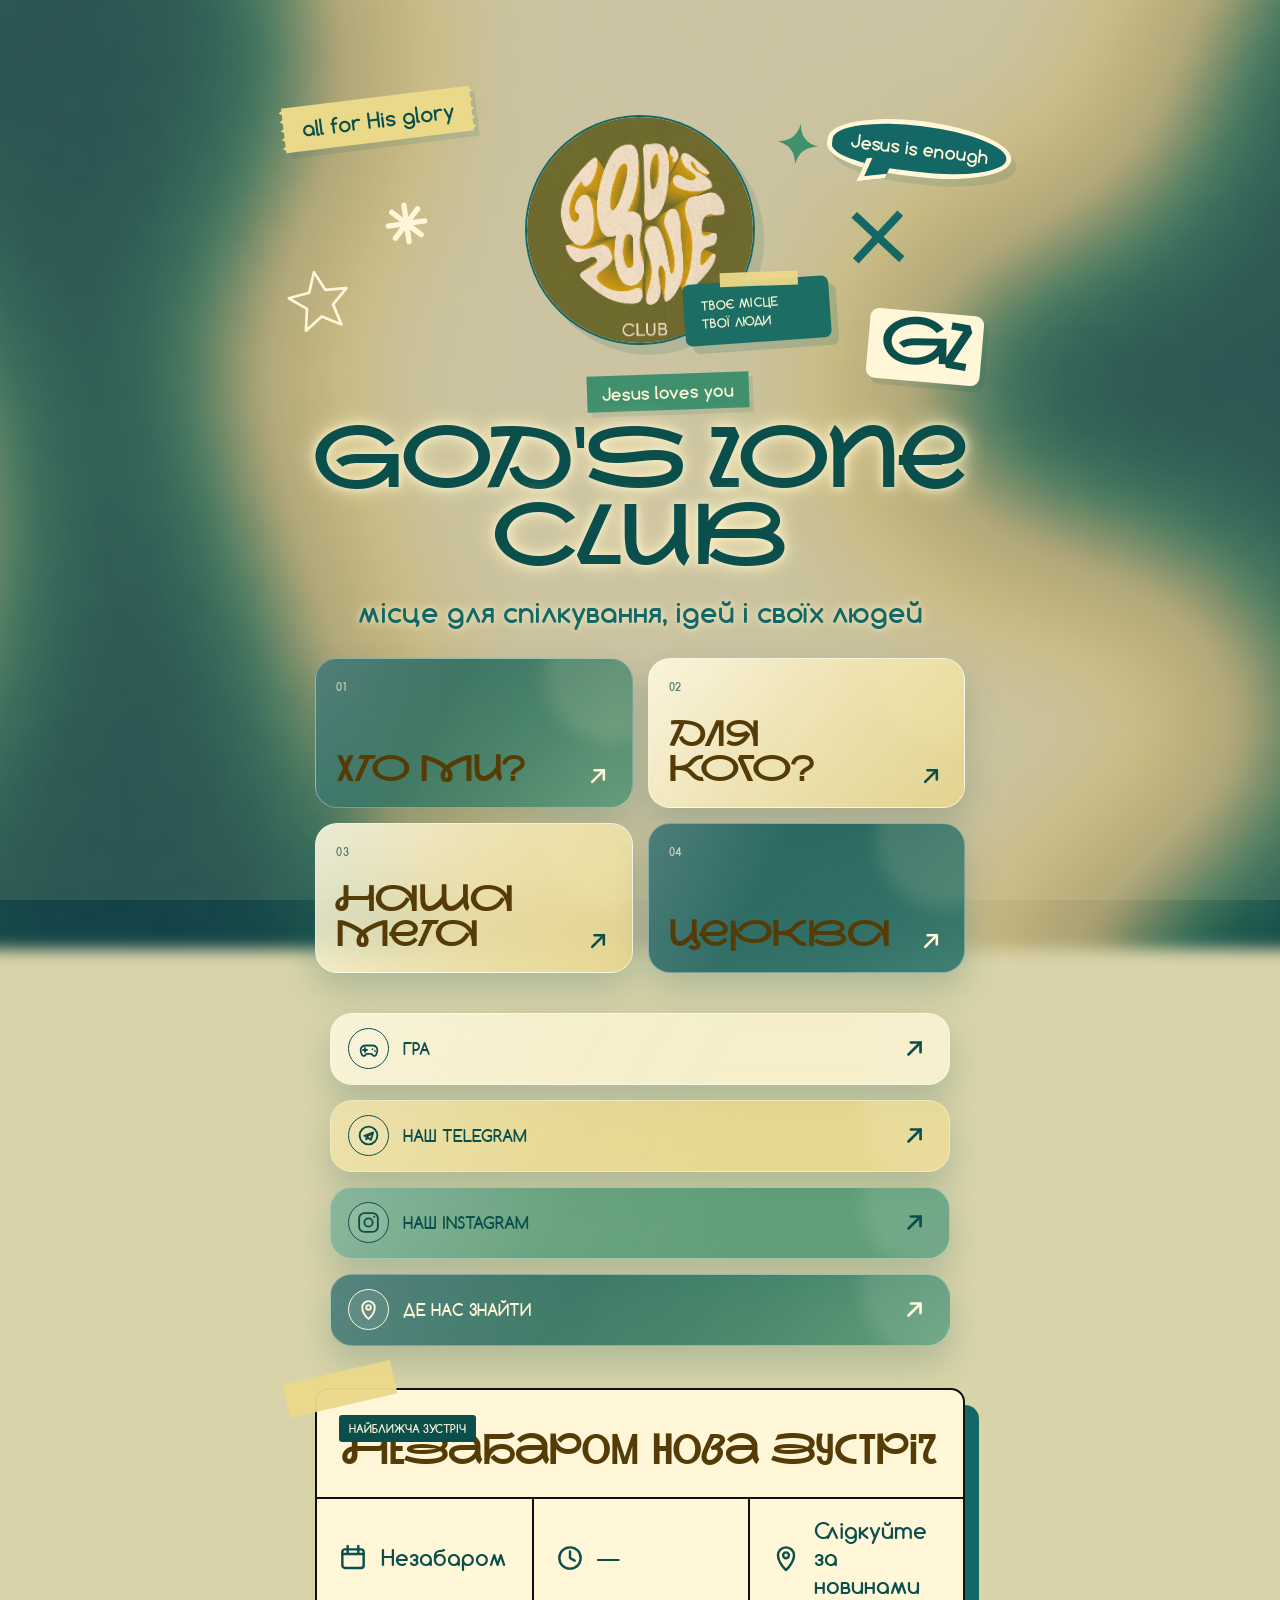
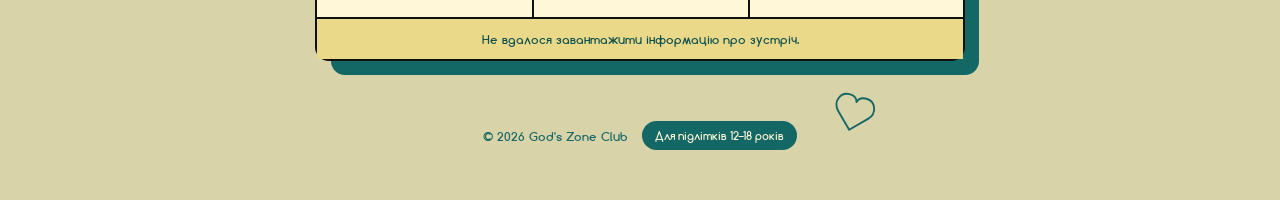
==== commit de07bb42: "Add files via upload" ====
--- a/index.html
+++ b/index.html
@@ -5,14 +5,14 @@
     <meta charset="UTF-8">
     <meta http-equiv="X-UA-Compatible" content="IE=edge">
     <meta name="viewport" content="width=device-width, initial-scale=1.0">
-    <link rel="stylesheet" href="./style.css?v=20260903-6">
-    <link rel="preload" href="./fonts/Comfortaa-Bold.ttf" as="font" type="font/ttf" crossorigin>
-    <link rel="preload" href="./fonts/GirloSP2.otf" as="font" type="font/otf" crossorigin>
-    <link rel="preload" href="./fonts/NauryzRedKeds.ttf" as="font" type="font/ttf" crossorigin>
+    <link rel="stylesheet" href="./style.css?v=20260908-1816-fix1">
+    <link rel="preload" href="./fonts/Comfortaa-Bold.ttf?v=20260902-6" as="font" type="font/ttf" crossorigin>
+    <link rel="preload" href="./fonts/GirloSP.otf?v=20260902-6" as="font" type="font/otf" crossorigin>
+    <link rel="preload" href="./fonts/NauryzRedKeds-Bold.ttf?v=20260902-6" as="font" type="font/ttf" crossorigin>
     <link rel="icon" type="image/png" href="./img/black.png">
     <title>God's Zone</title>
-    <meta name="description" content="God's Zone Club — місце для спілкування, ідей і своїх людей.">
 </head>
+<meta name="description" content="God's Zone Club — місце для спілкування, ідей і своїх людей.">
 
 <body>
 
@@ -205,6 +205,26 @@
          LINKS
     ========================== -->
         <nav class="links" aria-label="Посилання клубу">
+            <a class="link link-game" href="./game.html">
+                <span class="link-left">
+                    <span class="icon" aria-hidden="true">
+                        <svg viewBox="0 0 24 24">
+                            <path
+                                d="M8.2 8.5h7.6a4.7 4.7 0 0 1 4.4 6.3l-1 2.7a2 2 0 0 1-3.3.8l-1.5-1.4H9.6l-1.5 1.4a2 2 0 0 1-3.3-.8l-1-2.7a4.7 4.7 0 0 1 4.4-6.3Z">
+                            </path>
+                            <path d="M8 11v4M6 13h4M15.5 12.2h.01M18 14h.01"></path>
+                        </svg>
+                    </span>
+                    <span class="link-text">Гра</span>
+                </span>
+                <span class="arrow" aria-hidden="true">
+                    <svg class="arrow-svg" viewBox="0 0 24 24" aria-hidden="true">
+                        <path d="M7 17 17 7"></path>
+                        <path d="M9 7h8v8"></path>
+                    </svg>
+                </span>
+            </a>
+
 
             <a class="link link-telegram" href="https://t.me/+9A-qVIl5o4Q3YzI6" target="_blank" rel="noopener">
                 <span class="link-left">
--- a/style.css
+++ b/style.css
@@ -748,7 +748,7 @@
 
 /* Location — фон без изменений, текст/иконки темнее */
 .link-map {
-    background: rgba(64, 144, 109, .78);
+    background: rgba(64, 144, 109, 0.78);
     color: var(--teal-dark);
 }
 
@@ -1968,10 +1968,9 @@
 }
 
 /* =========================================================
-   FINAL FONT SETTINGS
+   FINAL FONT MAP
 ========================================================= */
 
-/* Comfortaa — main text and small hero text */
 html,
 body,
 button,
@@ -1990,27 +1989,28 @@
 .info-small,
 .info-content p,
 .info-link,
-.info-bottom,
+.info-bottom {
+    font-family: "Comfortaa Local", Arial, sans-serif !important;
+    font-weight: 700;
+}
+
+.intro h1,
+.about-title,
+.event-top h2,
+.info-content h2,
+.gz-sticker span {
+    font-family: "Nauryz", Impact, Arial, sans-serif !important;
+    font-weight: 700;
+}
+
 .subtitle,
 .be-yourself,
 .hero-bubble,
-.mini-sticker,
-.gz-sticker span {
-    font-family: "Comfortaa Local", Arial, sans-serif !important;
-    font-weight: 700 !important;
-}
-
-/* Nauryz — exactly the large titles */
-.intro h1,
-.about-title,
-.info-content h2,
-.event-top h2 {
-    font-family: "Nauryz", sans-serif !important;
-    font-weight: 700 !important;
-    font-style: normal !important;
-}
-
-/* SVG/icon elements */
+.mini-sticker {
+    font-family: "Nauryz", cursive !important;
+    font-weight: 400;
+}
+
 .arrow,
 .about-arrow,
 .info-close,
@@ -2021,4 +2021,500 @@
 
 .hero-heart {
     display: none !important;
+}
+
+/* =========================================
+   HERO — COMFORTAA
+========================================= */
+
+.be-yourself,
+/* all for His glory */
+.hero-bubble,
+/* Jesus is enough */
+.mini-sticker,
+/* Jesus loves you */
+.subtitle {
+    /* місце для спілкування... */
+    font-family: "Comfortaa Local", Arial, sans-serif !important;
+    font-weight: 700 !important;
+}
+
+/* =========================================================
+   GAME + FINAL FONT OVERRIDES
+========================================================= */
+
+.intro h1,
+.about-title,
+.info-content h2,
+.event-top h2 {
+    font-family: "Nauryz", Impact, Arial, sans-serif !important;
+    font-weight: 700 !important;
+}
+
+.link-game {
+    background: linear-gradient(135deg, rgba(11, 79, 76, .92), rgba(64, 144, 109, .78));
+    color: var(--cream-light);
+}
+
+.link-game .icon svg {
+    width: 24px;
+    height: 24px;
+}
+
+.game-page {
+    width: min(100% - 32px, 760px);
+    margin: 0 auto;
+    padding: 28px 0 48px;
+}
+
+.game-topbar {
+    display: flex;
+    align-items: center;
+    justify-content: space-between;
+    gap: 14px;
+    margin-bottom: 30px;
+}
+
+.game-back,
+.game-home-link {
+    display: inline-flex;
+    align-items: center;
+    justify-content: center;
+    min-height: 42px;
+    padding: 10px 14px;
+    border: 1px solid rgba(255, 255, 255, .5);
+    border-radius: 14px;
+    background: rgba(255, 247, 215, .54);
+    backdrop-filter: blur(14px);
+    -webkit-backdrop-filter: blur(14px);
+    color: var(--teal-dark);
+    font-family: "Comfortaa Local", Arial, sans-serif;
+    font-size: 12px;
+    font-weight: 700;
+    text-transform: uppercase;
+    box-shadow: 0 10px 24px rgba(11, 79, 76, .14);
+}
+
+.game-brand {
+    color: var(--teal-dark);
+    font-family: "Nauryz", Impact, Arial, sans-serif;
+    font-size: clamp(32px, 8vw, 54px);
+    line-height: .9;
+    text-align: center;
+}
+
+.game-hero {
+    position: relative;
+    overflow: hidden;
+    margin-bottom: 20px;
+    padding: 28px 24px 26px;
+    border: 1px solid rgba(255, 255, 255, .48);
+    border-radius: 28px;
+    background: linear-gradient(135deg, rgba(11, 79, 76, .90), rgba(64, 144, 109, .72));
+    color: var(--cream-light);
+    box-shadow: 0 20px 46px rgba(11, 79, 76, .24);
+    backdrop-filter: blur(18px);
+    -webkit-backdrop-filter: blur(18px);
+}
+
+.game-hero::before {
+    content: "";
+    position: absolute;
+    inset: 0;
+    pointer-events: none;
+    background: linear-gradient(120deg, rgba(255, 255, 255, .26), rgba(255, 255, 255, .05) 38%, transparent 68%);
+}
+
+.game-kicker,
+.game-week,
+.game-points-hint {
+    position: relative;
+    z-index: 1;
+    font-family: "Comfortaa Local", Arial, sans-serif;
+    font-weight: 700;
+    text-transform: uppercase;
+}
+
+.game-kicker {
+    margin: 0 0 9px;
+    font-size: 11px;
+    letter-spacing: .08em;
+    opacity: .75;
+}
+
+.game-hero h1 {
+    color: #362502;
+    position: relative;
+    z-index: 1;
+    margin: 0;
+    font-family: "Nauryz", Impact, Arial, sans-serif;
+    font-size: clamp(52px, 11vw, 88px);
+    line-height: .88;
+    font-weight: 700;
+}
+
+.game-week {
+    margin-top: 18px;
+    font-size: 14px;
+}
+
+.game-points-hint {
+    margin-top: 5px;
+    font-size: 11px;
+    opacity: .76;
+}
+
+.game-layout {
+    display: grid;
+    grid-template-columns: minmax(0, 1.35fr) minmax(220px, .65fr);
+    gap: 16px;
+    align-items: start;
+}
+
+.game-panel {
+    border: 1px solid rgba(255, 255, 255, .48);
+    border-radius: 24px;
+    background: linear-gradient(135deg, rgba(255, 247, 215, .78), rgba(235, 217, 138, .52));
+    box-shadow: 0 16px 36px rgba(11, 79, 76, .18);
+    backdrop-filter: blur(18px);
+    -webkit-backdrop-filter: blur(18px);
+    overflow: hidden;
+}
+
+.game-panel-inner {
+    padding: 22px;
+}
+
+.game-panel h2,
+.leaderboard-title {
+    margin: 0 0 8px;
+    color: #463104;
+    font-family: "Nauryz", Impact, Arial, sans-serif;
+    font-size: clamp(32px, 7vw, 48px);
+    line-height: .95;
+}
+
+.game-panel-copy {
+    margin: 0 0 18px;
+    color: var(--teal-dark);
+    font-family: "Comfortaa Local", Arial, sans-serif;
+    font-size: 13px;
+    line-height: 1.45;
+}
+
+.game-field-label {
+    display: block;
+    margin-bottom: 7px;
+    color: var(--teal-dark);
+    font-family: "Comfortaa Local", Arial, sans-serif;
+    font-size: 11px;
+    font-weight: 700;
+    text-transform: uppercase;
+}
+
+.game-name-input {
+    width: 100%;
+    min-height: 52px;
+    padding: 13px 15px;
+    border: 1px solid rgba(11, 79, 76, .22);
+    border-radius: 14px;
+    outline: none;
+    background: rgba(255, 255, 255, .55);
+    color: var(--teal-dark);
+    font-family: "Comfortaa Local", Arial, sans-serif;
+    font-size: 16px;
+    font-weight: 700;
+}
+
+.game-name-input:focus {
+    border-color: rgba(11, 79, 76, .55);
+    box-shadow: 0 0 0 3px rgba(19, 103, 100, .10);
+}
+
+.game-btn {
+    width: 100%;
+    min-height: 52px;
+    margin-top: 12px;
+    border: 0;
+    border-radius: 14px;
+    background: var(--teal-dark);
+    color: var(--cream-light);
+    font-family: "Comfortaa Local", Arial, sans-serif;
+    font-size: 13px;
+    font-weight: 700;
+    text-transform: uppercase;
+    cursor: pointer;
+    transition: transform .18s ease, box-shadow .18s ease;
+    box-shadow: 0 12px 24px rgba(11, 79, 76, .20);
+}
+
+.game-btn:hover {
+    transform: translateY(-2px);
+}
+
+.game-btn:active {
+    transform: translateY(0) scale(.99);
+}
+
+.quiz-wrap {
+    display: none;
+}
+
+.quiz-wrap.is-active {
+    display: block;
+}
+
+.game-login.is-hidden {
+    display: none;
+}
+
+.quiz-welcome {
+    margin-bottom: 16px;
+    color: var(--teal-dark);
+    font-family: "Comfortaa Local", Arial, sans-serif;
+    font-size: 13px;
+    font-weight: 700;
+}
+
+.question-card {
+    margin-bottom: 12px;
+    padding: 18px;
+    border: 1px solid rgba(255, 255, 255, .58);
+    border-radius: 18px;
+    background: rgba(255, 255, 255, .26);
+}
+
+.question-number {
+    margin-bottom: 8px;
+    color: rgba(11, 79, 76, .62);
+    font-family: "Comfortaa Local", Arial, sans-serif;
+    font-size: 10px;
+    font-weight: 700;
+    letter-spacing: .08em;
+}
+
+.question-text {
+    margin: 0 0 13px;
+    color: var(--teal-dark);
+    font-family: "Comfortaa Local", Arial, sans-serif;
+    font-size: 17px;
+    font-weight: 700;
+    line-height: 1.3;
+}
+
+.answer-option {
+    display: flex;
+    align-items: center;
+    gap: 10px;
+    min-height: 44px;
+    margin-top: 8px;
+    padding: 10px 12px;
+    border: 1px solid rgba(11, 79, 76, .16);
+    border-radius: 12px;
+    background: rgba(255, 255, 255, .30);
+    color: var(--teal-dark);
+    font-family: "Comfortaa Local", Arial, sans-serif;
+    font-size: 13px;
+    font-weight: 700;
+    cursor: pointer;
+}
+
+.answer-option input {
+    accent-color: var(--teal-dark);
+}
+
+.game-result {
+    display: none;
+    padding: 22px;
+    text-align: center;
+}
+
+.game-result.is-active {
+    display: block;
+}
+
+.result-score {
+    margin: 8px 0 4px;
+    color: var(--teal-dark);
+    font-family: "Nauryz", Impact, Arial, sans-serif;
+    font-size: clamp(52px, 12vw, 78px);
+    line-height: .9;
+}
+
+.result-points {
+    color: var(--teal-dark);
+    font-family: "Comfortaa Local", Arial, sans-serif;
+    font-size: 16px;
+    font-weight: 700;
+}
+
+.result-note {
+    margin: 10px auto 0;
+    max-width: 360px;
+    color: var(--teal-dark);
+    font-family: "Comfortaa Local", Arial, sans-serif;
+    font-size: 12px;
+    line-height: 1.5;
+}
+
+.leaderboard {
+    padding: 20px;
+}
+
+.leaderboard-list {
+    display: grid;
+    gap: 10px;
+    margin-top: 16px;
+}
+
+.leader-row {
+    display: grid;
+    grid-template-columns: 38px 1fr auto;
+    gap: 10px;
+    align-items: center;
+    min-height: 50px;
+    padding: 10px 12px;
+    border: 1px solid rgba(255, 255, 255, .58);
+    border-radius: 14px;
+    background: rgba(255, 255, 255, .27);
+}
+
+.leader-rank,
+.leader-name,
+.leader-points {
+    color: var(--teal-dark);
+    font-family: "Comfortaa Local", Arial, sans-serif;
+    font-weight: 700;
+}
+
+.leader-rank {
+    font-size: 12px;
+    opacity: .7;
+}
+
+.leader-name,
+.leader-points {
+    font-size: 13px;
+}
+
+.leaderboard-note {
+    margin-top: 14px;
+    color: rgba(11, 79, 76, .68);
+    font-family: "Comfortaa Local", Arial, sans-serif;
+    font-size: 10px;
+    line-height: 1.45;
+}
+
+.game-demo-badge {
+    display: inline-flex;
+    margin-top: 14px;
+    padding: 7px 10px;
+    border-radius: 999px;
+    background: rgba(11, 79, 76, .10);
+    color: var(--teal-dark);
+    font-family: "Comfortaa Local", Arial, sans-serif;
+    font-size: 10px;
+    font-weight: 700;
+    text-transform: uppercase;
+}
+
+@media (max-width: 720px) {
+    .game-page {
+        width: min(100% - 24px, 560px);
+        padding-top: 18px;
+    }
+
+    .game-layout {
+        grid-template-columns: 1fr;
+    }
+
+    .game-topbar {
+        margin-bottom: 18px;
+    }
+
+    .game-brand {
+        font-size: 36px;
+    }
+
+    .game-hero {
+        padding: 22px 18px;
+        border-radius: 22px;
+    }
+
+    .game-panel {
+        border-radius: 20px;
+    }
+
+    .game-panel-inner,
+    .leaderboard {
+        padding: 17px;
+    }
+
+    .question-card {
+        padding: 15px;
+    }
+}
+
+/* =========================================================
+   GAME PRODUCTION — ONLY REQUESTED OVERRIDES
+   Order is now:
+   1. ГРА
+   2. Telegram
+   3. Instagram
+   4. Де нас знайти
+
+   The old four colors shift together with the positions.
+========================================================= */
+
+/* 1 — old Telegram cream color */
+.link-game {
+    background: rgba(255, 247, 215, .76) !important;
+    color: var(--teal-dark) !important;
+}
+
+/* 2 — old Instagram ochre color */
+.link-telegram {
+    background: rgba(235, 217, 138, .76) !important;
+    color: var(--teal-dark) !important;
+}
+
+/* 3 — old Map green color */
+.link-instagram {
+    background: rgba(64, 144, 109, .78) !important;
+    color: var(--teal-dark) !important;
+}
+
+/* 4 — old Game dark-green color */
+.link-map {
+    background:
+        linear-gradient(135deg,
+            rgba(11, 79, 76, .92),
+            rgba(64, 144, 109, .78)) !important;
+    color: var(--cream-light) !important;
+}
+
+.game-live-status {
+    display: inline-flex;
+    margin-top: 14px;
+    padding: 7px 10px;
+    border-radius: 999px;
+    background: rgba(11, 79, 76, .10);
+    color: var(--teal-dark);
+    font-family: "Comfortaa Local", Arial, sans-serif;
+    font-size: 10px;
+    font-weight: 700;
+    text-transform: uppercase;
+}
+
+.game-server-error {
+    display: none;
+    margin-top: 14px;
+    padding: 12px 14px;
+    border-radius: 14px;
+    background: rgba(255, 247, 215, .82);
+    color: var(--teal-dark);
+    font-family: "Comfortaa Local", Arial, sans-serif;
+    font-size: 12px;
+    font-weight: 700;
+    line-height: 1.45;
 }
